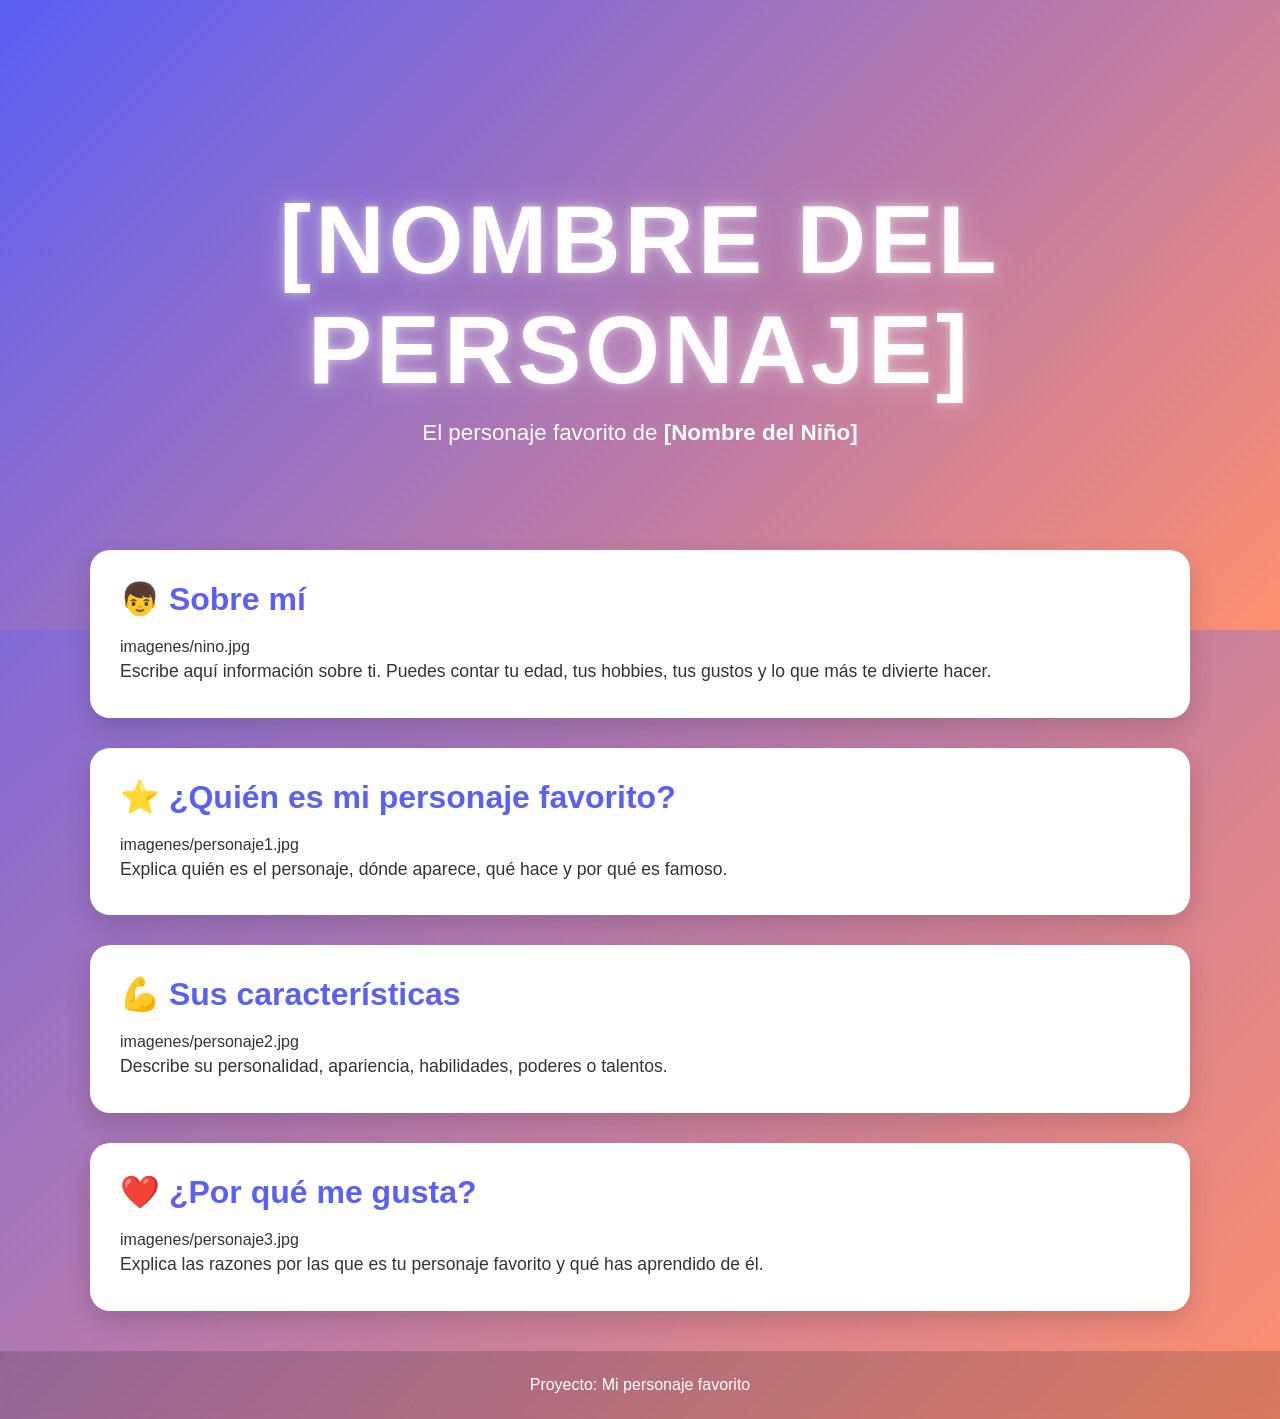
==== docs/personajeFavorito/index.html @ f4034b4d "Automated update" ====
<!DOCTYPE html>
<html lang="es">

<head>
    <meta charset="UTF-8">
    <meta name="viewport" content="width=device-width, initial-scale=1.0">
    <title>[Nombre del Personaje]</title>
    <link rel="stylesheet" href="style.css">
</head>

<body>

    <header class="hero">
        <div class="hero-content">
            <h1>[NOMBRE DEL PERSONAJE]</h1>
            <p>El personaje favorito de <strong>[Nombre del Niño]</strong></p>
        </div>
    </header>

    <main>

        <section class="card">
            <h2>👦 Sobre mí</h2>
            imagenes/nino.jpg

            <p>
                Escribe aquí información sobre ti.
                Puedes contar tu edad, tus hobbies,
                tus gustos y lo que más te divierte hacer.
            </p>
        </section>

        <section class="card">
            <h2>⭐ ¿Quién es mi personaje favorito?</h2>
            imagenes/personaje1.jpg

            <p>
                Explica quién es el personaje, dónde aparece,
                qué hace y por qué es famoso.
            </p>
        </section>

        <section class="card">
            <h2>💪 Sus características</h2>
            imagenes/personaje2.jpg

            <p>
                Describe su personalidad, apariencia,
                habilidades, poderes o talentos.
            </p>
        </section>

        <section class="card">
            <h2>❤️ ¿Por qué me gusta?</h2>
            imagenes/personaje3.jpg

            <p>
                Explica las razones por las que es tu personaje favorito
                y qué has aprendido de él.
            </p>
        </section>

    </main>

    <footer>
        <p>Proyecto: Mi personaje favorito</p>
    </footer>

</body>

</html>
---- docs/personajeFavorito/style.css ----
/*======================================
  PALETA DE COLORES
======================================*/
:root {
    --color-primario: #5b5ff5;
    --color-secundario: #ff8f70;
}

/*======================================
  CONFIGURACIÓN GENERAL
======================================*/
* {
    margin: 0;
    padding: 0;
    box-sizing: border-box;
}

body {
    font-family: "Segoe UI", Arial, sans-serif;

    background: linear-gradient(
        135deg,
        var(--color-primario),
        var(--color-secundario)
    );

    min-height: 100vh;
    color: #333;
}

/*======================================
  HERO
======================================*/
.hero {
    height: 70vh;

    display: flex;
    justify-content: center;
    align-items: center;

    text-align: center;

    background: linear-gradient(
        135deg,
        var(--color-primario),
        var(--color-secundario)
    );

    color: white;
}

.hero-content {
    animation: aparecer 1.5s ease;
}

.hero h1 {
    font-size: clamp(3rem, 8vw, 6rem);
    letter-spacing: 4px;
    text-transform: uppercase;

    text-shadow:
        0 0 10px rgba(255,255,255,.5),
        0 0 30px rgba(255,255,255,.3);

    animation: flotar 3s ease-in-out infinite;
}

.hero p {
    font-size: 1.4rem;
    margin-top: 15px;
}

/*======================================
  CONTENEDOR
======================================*/
main {
    width: 90%;
    max-width: 1100px;

    margin: -80px auto 40px;
}

/*======================================
  TARJETAS
======================================*/
.card {
    background: white;

    margin-bottom: 30px;
    padding: 30px;

    border-radius: 20px;

    box-shadow: 0 10px 25px rgba(0,0,0,.15);

    transition: .3s;
}

.card:hover {
    transform: translateY(-8px);
}

.card h2 {
    color: var(--color-primario);
    margin-bottom: 20px;
    font-size: 2rem;
}

.card img {
    width: 100%;
    max-width: 450px;

    display: block;
    margin: 20px auto;

    border-radius: 15px;

    transition: .4s;
}

.card img:hover {
    transform: scale(1.05);
}

.card p {
    font-size: 1.1rem;
    line-height: 1.8;
}

/*======================================
  FOOTER
======================================*/
footer {
    text-align: center;

    padding: 25px;

    color: white;

    background: rgba(0,0,0,.15);

    backdrop-filter: blur(5px);
}

/*======================================
  ANIMACIONES
======================================*/
@keyframes aparecer {
    from {
        opacity: 0;
        transform: translateY(40px);
    }

    to {
        opacity: 1;
        transform: translateY(0);
    }
}

@keyframes flotar {
    0% {
        transform: translateY(0);
    }

    50% {
        transform: translateY(-10px);
    }

    100% {
        transform: translateY(0);
    }
}

/*======================================
  RESPONSIVE
======================================*/
@media (max-width: 768px) {

    .hero {
        height: 55vh;
    }

    .hero p {
        font-size: 1rem;
    }

    .card {
        padding: 20px;
    }

    .card h2 {
        font-size: 1.5rem;
    }
}
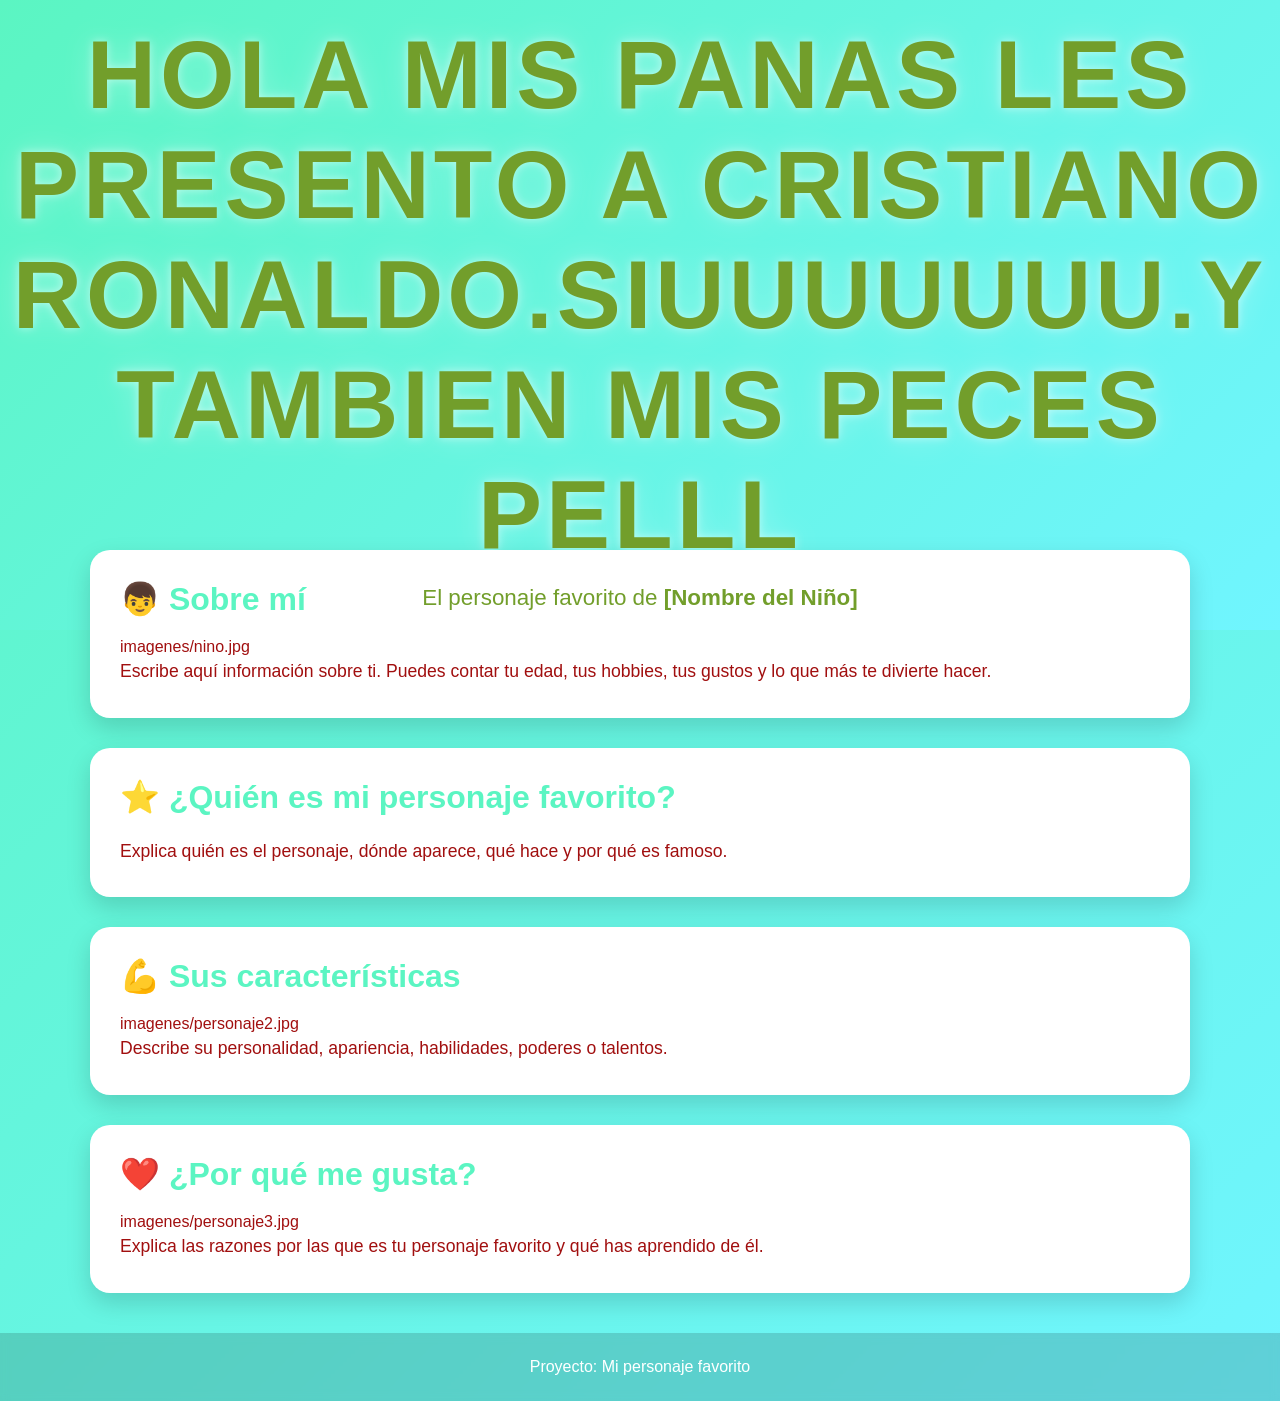
==== commit f33c7c61: "mensaje" ====
--- a/docs/personajeFavorito/index.html
+++ b/docs/personajeFavorito/index.html
@@ -12,7 +12,10 @@
 
     <header class="hero">
         <div class="hero-content">
-            <h1>[NOMBRE DEL PERSONAJE]</h1>
+            <h1>hola mis panas les presento a cristiano ronaldo.siuuuuuuu.y tambien mis peces
+
+    pelll
+            </h1>
             <p>El personaje favorito de <strong>[Nombre del Niño]</strong></p>
         </div>
     </header>
@@ -32,7 +35,10 @@
 
         <section class="card">
             <h2>⭐ ¿Quién es mi personaje favorito?</h2>
-            imagenes/personaje1.jpg
+    
+
+
+
 
             <p>
                 Explica quién es el personaje, dónde aparece,
--- a/docs/personajeFavorito/style.css
+++ b/docs/personajeFavorito/style.css
@@ -2,8 +2,8 @@
   PALETA DE COLORES
 ======================================*/
 :root {
-    --color-primario: #5b5ff5;
-    --color-secundario: #ff8f70;
+    --color-primario: #5bf5c2;
+    --color-secundario: #70f5ff;
 }
 
 /*======================================
@@ -25,7 +25,7 @@
     );
 
     min-height: 100vh;
-    color: #333;
+    color: #a10f0f;
 }
 
 /*======================================
@@ -46,7 +46,7 @@
         var(--color-secundario)
     );
 
-    color: white;
+    color: rgb(114, 158, 43);
 }
 
 .hero-content {
